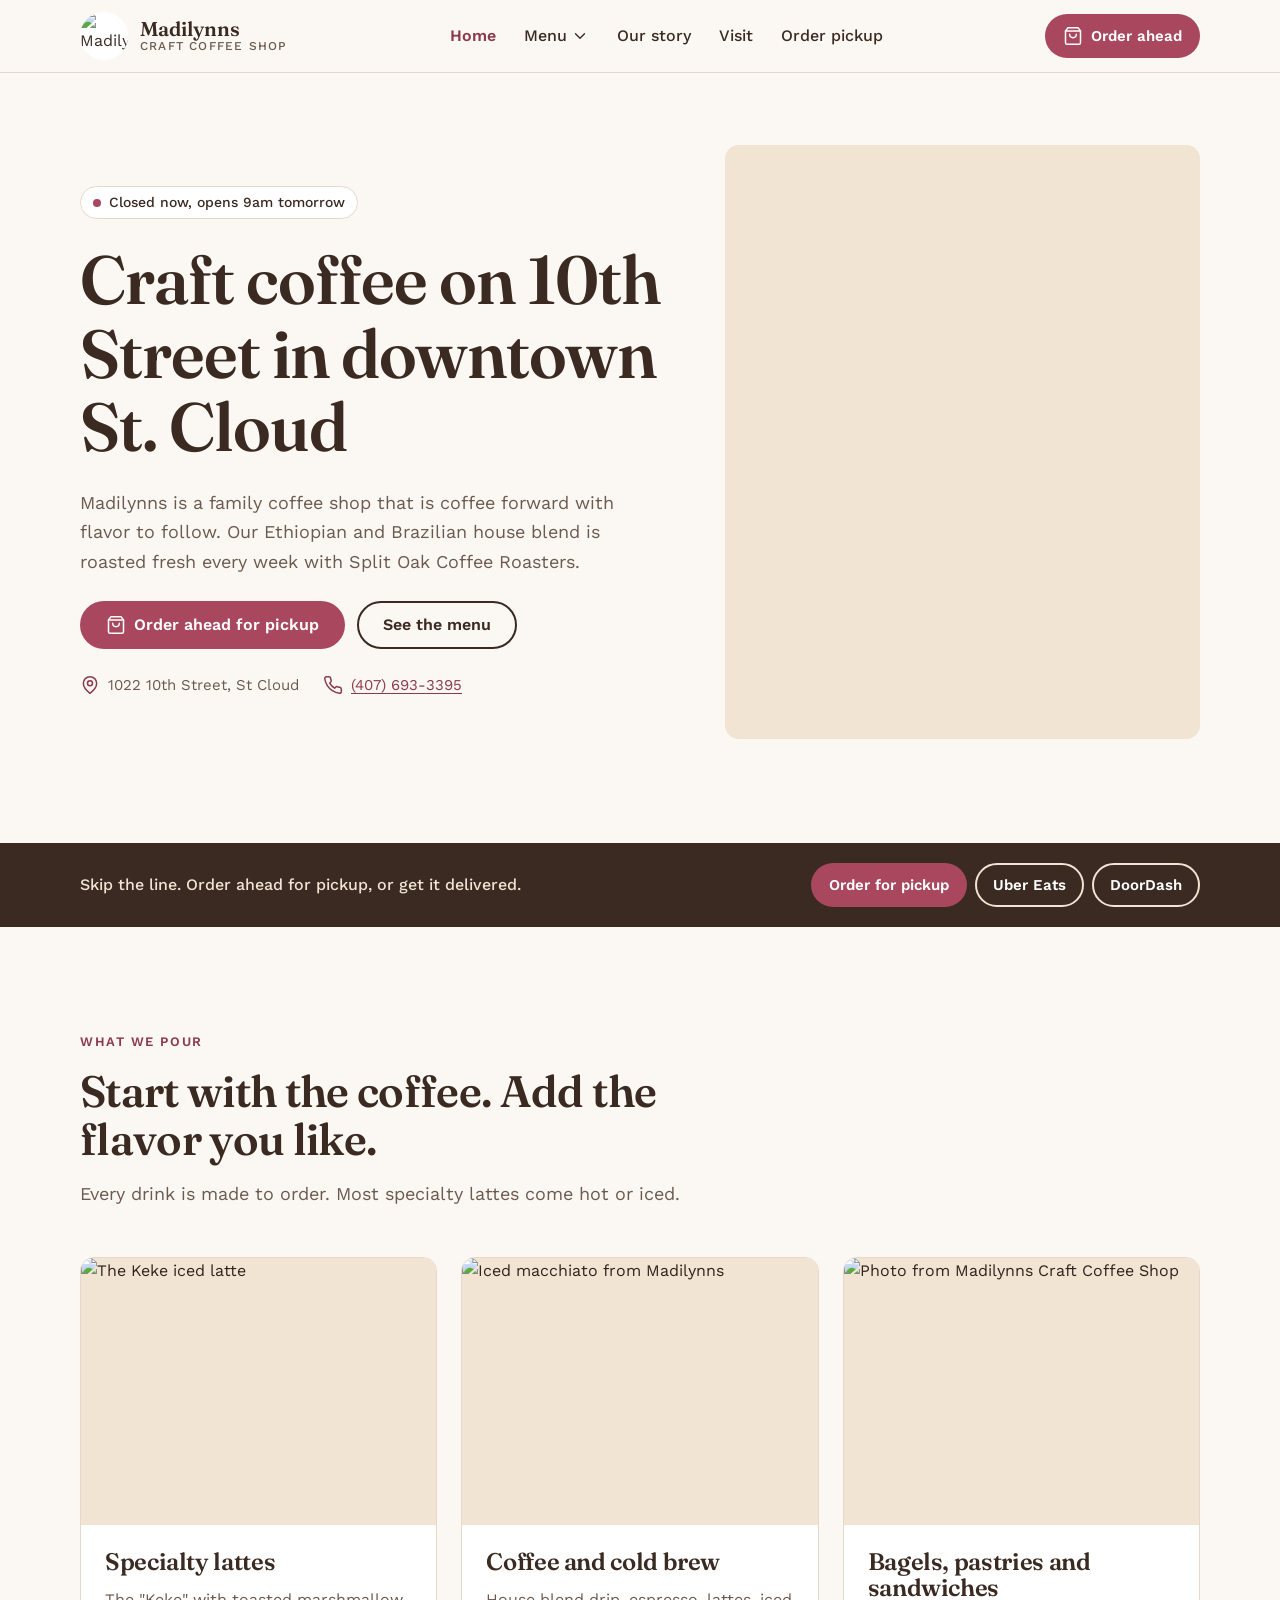
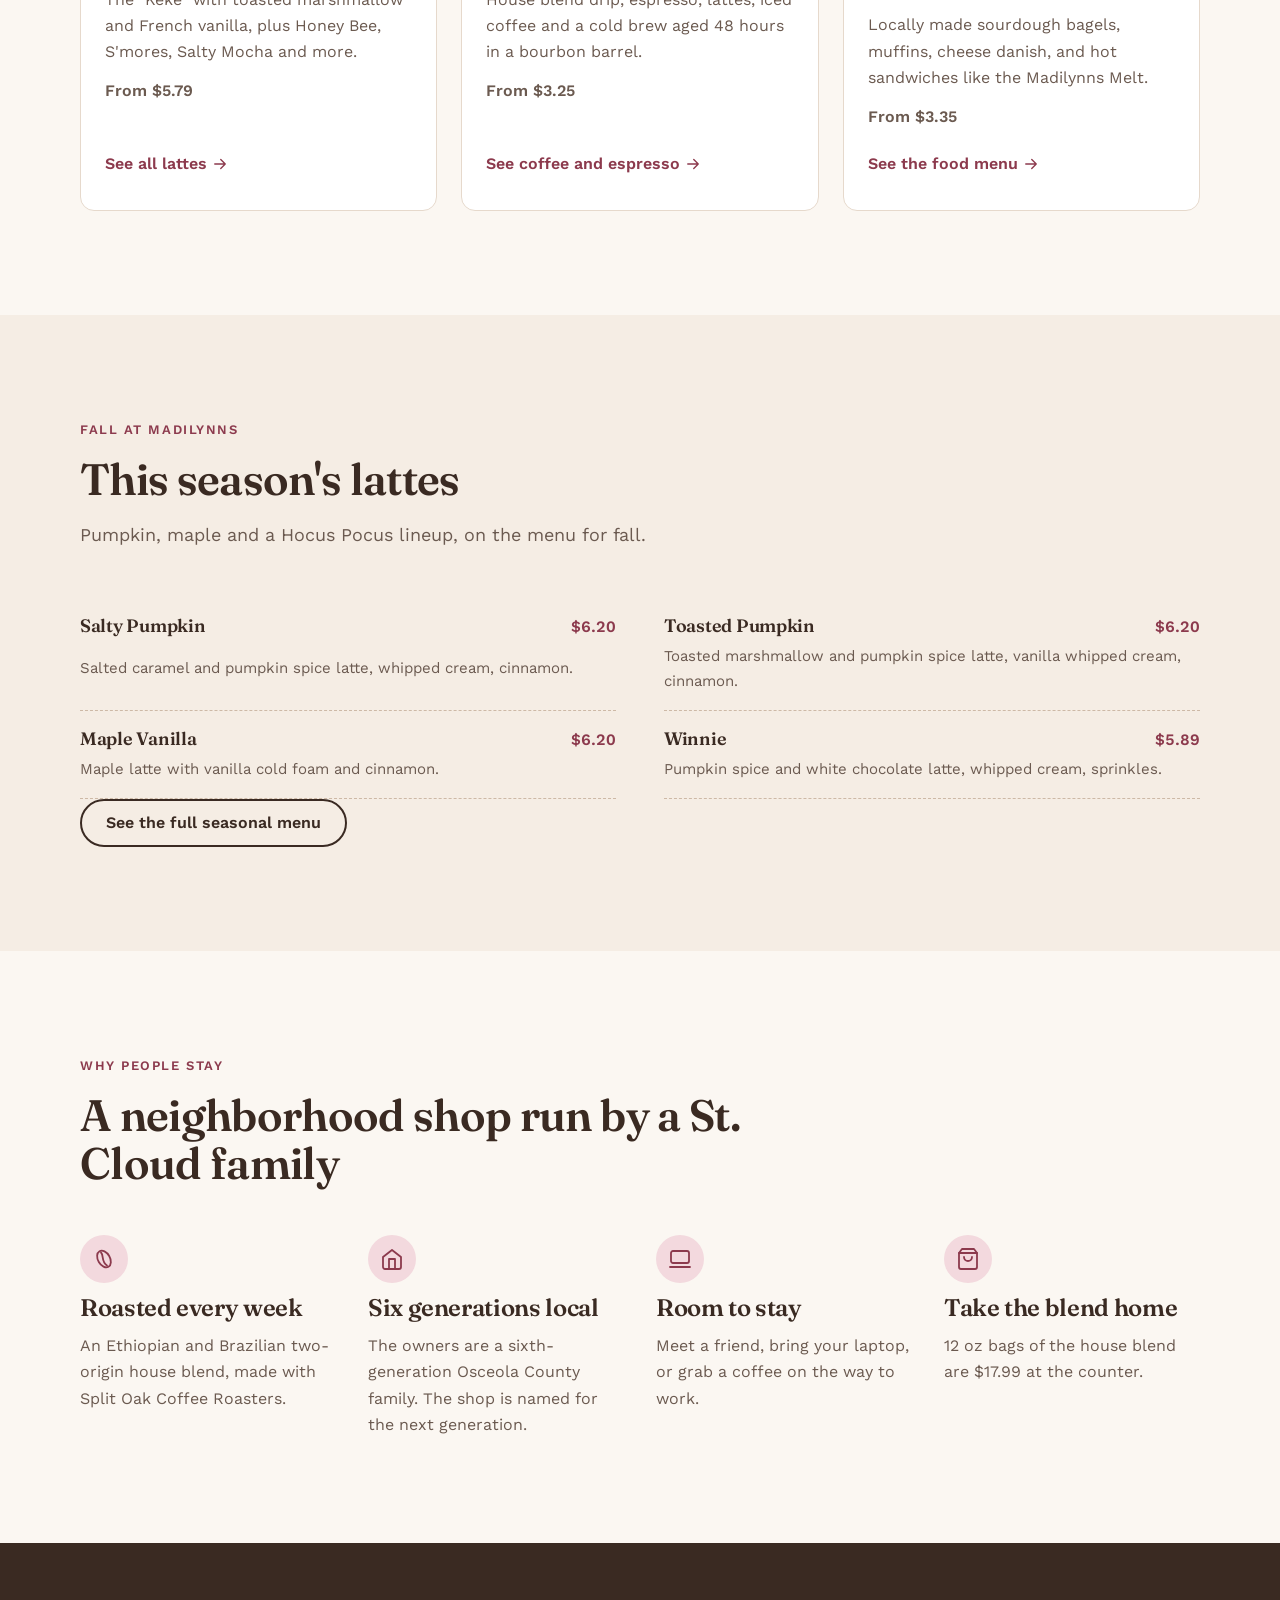
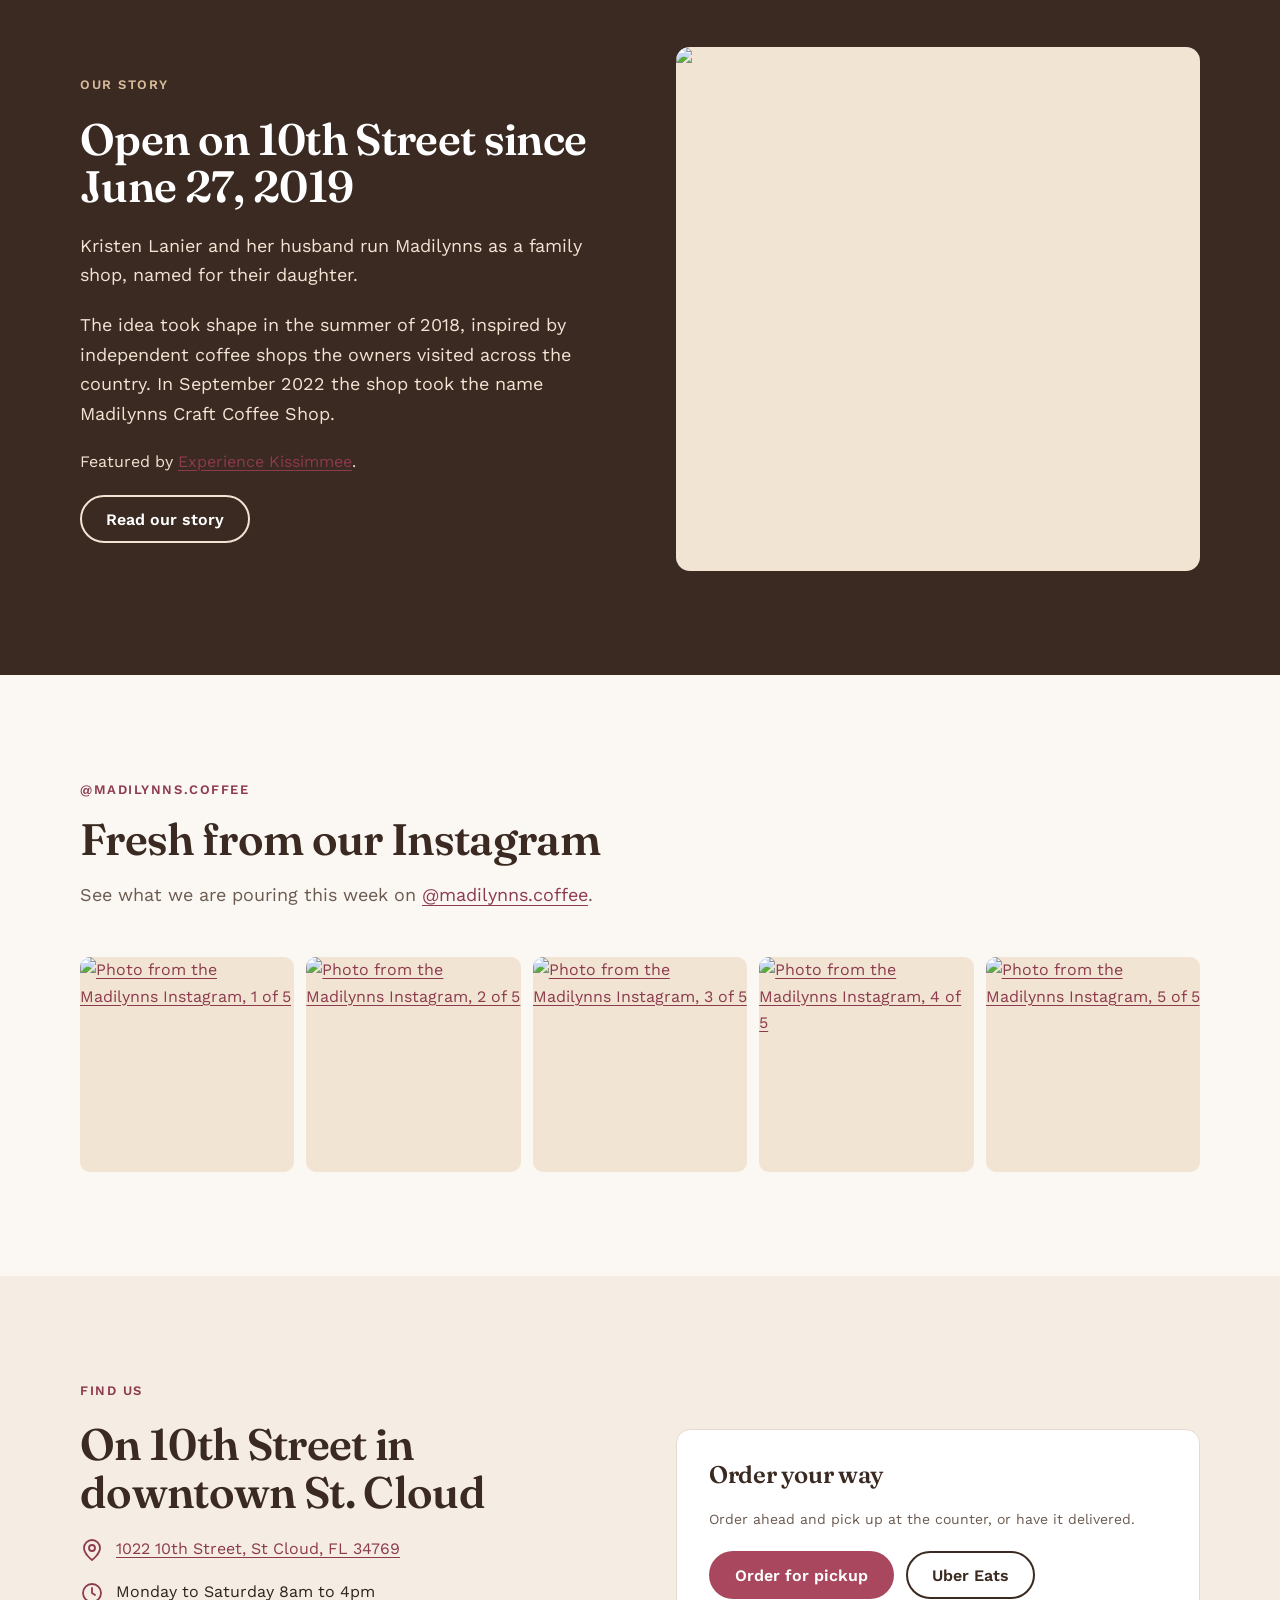
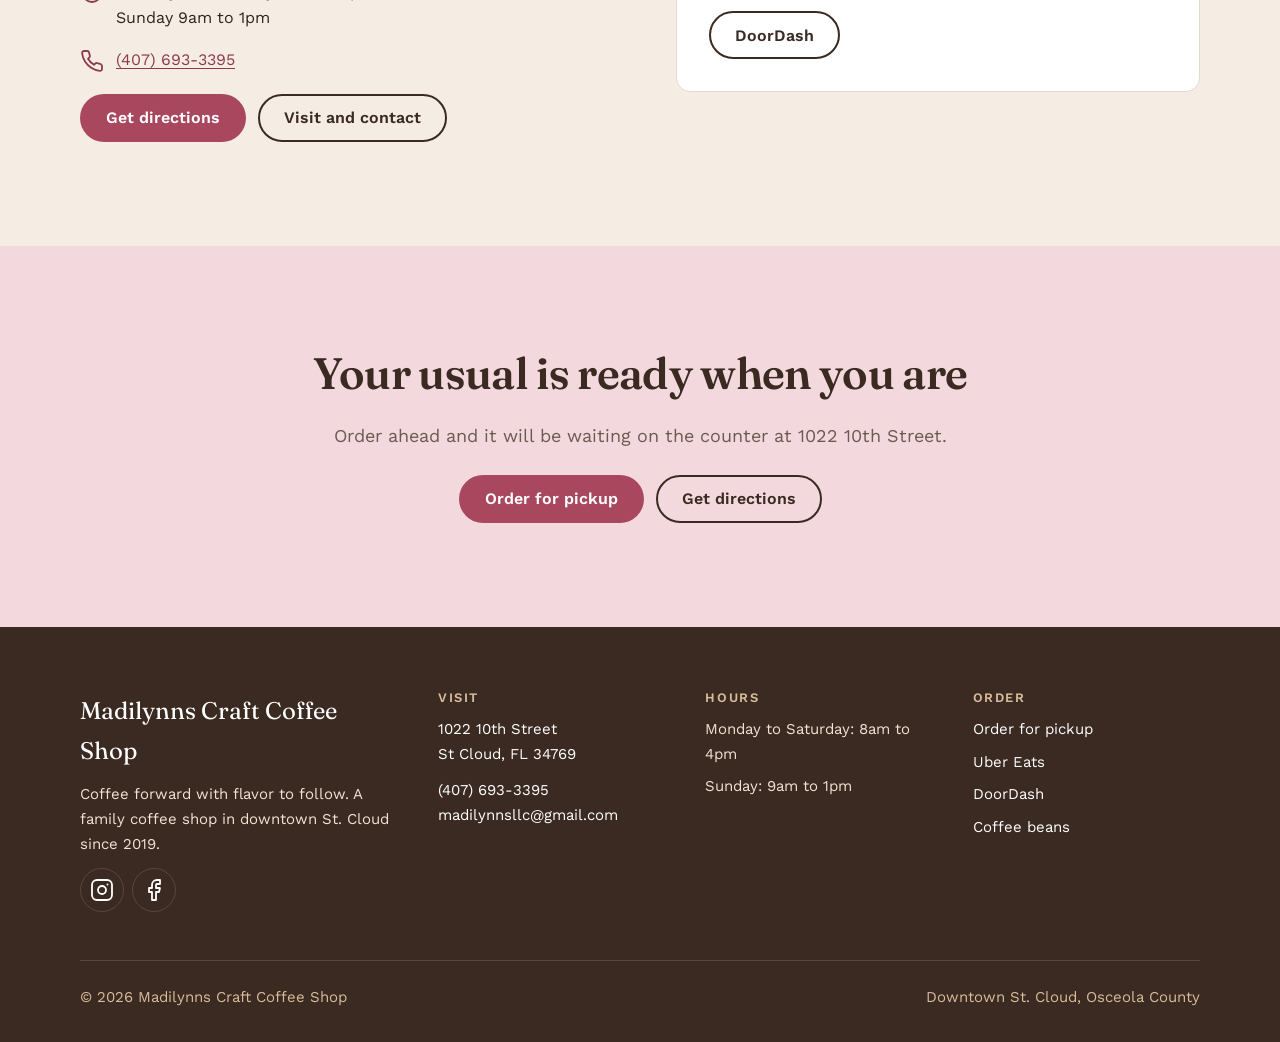
==== index.html @ c041f852 "Add Madilynns Craft Coffee Shop site and GitHub Pages deploy Static site from the uploaded zip (home" ====
<!doctype html>
<html lang="en" class="no-js">
<head>
<meta charset="utf-8">
<meta name="viewport" content="width=device-width, initial-scale=1">
<title>Craft Coffee in St. Cloud, FL | Madilynns Craft Coffee Shop</title>
<meta name="description" content="Madilynns Craft Coffee Shop in downtown St. Cloud, FL. Specialty lattes, cold brew and local pastries. Open Mon to Sat 8am to 4pm and Sun 9am to 1pm.">
<meta name="robots" content="noindex,nofollow">
<meta property="og:type" content="website">
<meta property="og:title" content="Craft Coffee in St. Cloud, FL | Madilynns Craft Coffee Shop">
<meta property="og:description" content="Madilynns Craft Coffee Shop in downtown St. Cloud, FL. Specialty lattes, cold brew and local pastries. Open Mon to Sat 8am to 4pm and Sun 9am to 1pm.">
<meta property="og:image" content="https://cdn.prod.website-files.com/5ea9c323ac6800b033e99098/632b7a75dce6e6c0fd1fe56f_kQEzEthQ.jpeg">
<link rel="icon" href="https://cdn.prod.website-files.com/5ea9c323ac6800b033e99098/633c945ea6b14cf43fc4c451_madilynns-logo-final-2-04_optimized.png">
<link rel="preconnect" href="https://fonts.googleapis.com">
<link rel="preconnect" href="https://fonts.gstatic.com" crossorigin>
<link href="https://fonts.googleapis.com/css2?family=Fraunces:opsz,wght@9..144,500;9..144,600&amp;family=Work+Sans:wght@400;500;600&amp;display=swap" rel="stylesheet">
<link rel="stylesheet" href="styles.css">
<script type="application/ld+json">{"@context": "https://schema.org", "@type": "CafeOrCoffeeShop", "name": "Madilynns Craft Coffee Shop", "url": "https://www.madilynns.coffee/", "logo": "https://cdn.prod.website-files.com/5ea9c323ac6800b033e99098/633c945ea6b14cf43fc4c451_madilynns-logo-final-2-04_optimized.png", "image": "https://cdn.prod.website-files.com/5ea9c323ac6800b033e99098/632b7a75dce6e6c0fd1fe56f_kQEzEthQ.jpeg", "telephone": "+1-407-693-3395", "email": "madilynnsllc@gmail.com", "priceRange": "$", "servesCuisine": "Coffee", "address": {"@type": "PostalAddress", "streetAddress": "1022 10th Street", "addressLocality": "St Cloud", "addressRegion": "FL", "postalCode": "34769", "addressCountry": "US"}, "openingHoursSpecification": [{"@type": "OpeningHoursSpecification", "dayOfWeek": ["Monday", "Tuesday", "Wednesday", "Thursday", "Friday", "Saturday"], "opens": "08:00", "closes": "16:00"}, {"@type": "OpeningHoursSpecification", "dayOfWeek": "Sunday", "opens": "09:00", "closes": "13:00"}], "hasMenu": "https://www.madilynns.coffee/menu.html", "sameAs": ["https://www.facebook.com/MadilynnsCraftCoffee", "https://www.instagram.com/madilynns.coffee/"]}</script>
</head>
<body>
<a class="skip-link" href="#main">Skip to content</a>
<header class="site-header">
  <div class="container header-inner">
    <a class="brand" href="index.html">
      <img src="https://cdn.prod.website-files.com/5ea9c323ac6800b033e99098/633c945ea6b14cf43fc4c451_madilynns-logo-final-2-04_optimized.png" alt="Madilynns logo" width="48" height="48">
      <span class="brand-name">Madilynns<small>Craft Coffee Shop</small></span>
    </a>
    <nav class="primary-nav" id="primary-nav" aria-label="Main">
      <ul class="nav-links">
        <li><a href="index.html" aria-current="page">Home</a></li>
        <li class="has-dropdown"><button type="button" aria-expanded="false" aria-controls="menu-dropdown">Menu <svg class="icon" viewBox="0 0 24 24" aria-hidden="true"><path d="m6 9 6 6 6-6"/></svg></button>
          <ul class="dropdown" id="menu-dropdown"><li><a href="menu.html">Coffee &amp; drinks</a></li><li><a href="food.html">Food</a></li><li><a href="beans.html">Coffee beans</a></li></ul></li>
        <li><a href="our-story.html">Our story</a></li>
        <li><a href="visit.html">Visit</a></li>
        <li><a href="https://order.online/store/-24345098/">Order pickup</a></li>
      </ul>
    </nav>
    <a class="btn btn--primary btn--small header-cta" href="https://order.online/store/-24345098/"><svg class="icon" viewBox="0 0 24 24" aria-hidden="true"><path d="M6 2 3 6v14a2 2 0 0 0 2 2h14a2 2 0 0 0 2-2V6l-3-4z"/><path d="M3 6h18M16 10a4 4 0 0 1-8 0"/></svg> Order ahead</a>
    <button class="nav-toggle" type="button" aria-expanded="false" aria-controls="primary-nav" aria-label="Open menu"><svg class="icon" viewBox="0 0 24 24" aria-hidden="true"><path d="M4 6h16M4 12h16M4 18h16"/></svg></button>
  </div>
</header>
<main id="main">
<section class="hero">
  <div class="container hero-grid">
    <div class="hero-copy">
      <span class="open-badge" data-open-badge>Mon to Sat 8am to 4pm, Sun 9am to 1pm</span>
      <h1>Craft coffee on 10th Street in downtown St. Cloud</h1>
      <p class="lede">Madilynns is a family coffee shop that is coffee forward with flavor to follow. Our Ethiopian and Brazilian house blend is roasted fresh every week with Split Oak Coffee Roasters.</p>
      <div class="btn-row">
        <a class="btn btn--primary" href="https://order.online/store/-24345098/"><svg class="icon" viewBox="0 0 24 24" aria-hidden="true"><path d="M6 2 3 6v14a2 2 0 0 0 2 2h14a2 2 0 0 0 2-2V6l-3-4z"/><path d="M3 6h18M16 10a4 4 0 0 1-8 0"/></svg> Order ahead for pickup</a>
        <a class="btn btn--ghost" href="menu.html">See the menu</a>
      </div>
      <ul class="hero-facts">
        <li><svg class="icon" viewBox="0 0 24 24" aria-hidden="true"><path d="M20 10c0 6-8 12-8 12s-8-6-8-12a8 8 0 0 1 16 0z"/><circle cx="12" cy="10" r="3"/></svg> 1022 10th Street, St Cloud</li>
        <li><svg class="icon" viewBox="0 0 24 24" aria-hidden="true"><path d="M22 16.9v3a2 2 0 0 1-2.2 2 19.8 19.8 0 0 1-8.6-3.1 19.5 19.5 0 0 1-6-6A19.8 19.8 0 0 1 2.1 4.2 2 2 0 0 1 4.1 2h3a2 2 0 0 1 2 1.7c.1.9.4 1.8.7 2.7a2 2 0 0 1-.5 2.1L8 9.8a16 16 0 0 0 6 6l1.3-1.3a2 2 0 0 1 2.1-.4c.9.3 1.8.6 2.7.7a2 2 0 0 1 1.7 2z"/></svg> <a href="tel:+14076933395">(407) 693-3395</a></li>
      </ul>
    </div>
    <div class="hero-media">
      <video autoplay muted loop playsinline poster="https://cdn.prod.website-files.com/5ea9c323ac6800b033e99098/632b7a75dce6e6c0fd1fe56f_kQEzEthQ.jpeg" aria-label="Video from inside Madilynns Craft Coffee Shop">
        <source src="https://cdn.prod.website-files.com/5ea9c323ac6800b033e99098/633c8deb71f38abc058ac3bf_madilynns%20horizontal%20video-transcode.mp4" type="video/mp4">
      </video>
    </div>
  </div>
</section>

<div class="order-strip">
  <div class="container">
    <p>Skip the line. Order ahead for pickup, or get it delivered.</p>
    <div class="btn-row">
      <a class="btn btn--primary btn--small" href="https://order.online/store/-24345098/">Order for pickup</a>
      <a class="btn btn--ghost-inverse btn--small" href="https://www.ubereats.com/store/madilynns-craft-coffee-shop/YNJA4YY6W4GlIkFdmwZm3w">Uber Eats</a>
      <a class="btn btn--ghost-inverse btn--small" href="https://www.doordash.com/store/madilynns-craft-coffee-shop-st-cloud-24345098/">DoorDash</a>
    </div>
  </div>
</div>

<section class="section">
  <div class="container">
    <div class="section-head reveal">
      <p class="eyebrow">What we pour</p>
      <h2>Start with the coffee. Add the flavor you like.</h2>
      <p class="lede">Every drink is made to order. Most specialty lattes come hot or iced.</p>
    </div>
    <div class="grid-3">
      <article class="card reveal">
        <div class="card-media"><img src="https://cdn.prod.website-files.com/5ea9c3239f2078ac6c02994c/632e3aca156c6e5e432a2e37_Keke%20Iced%20latte.jpg" alt="The Keke iced latte" loading="lazy" width="600" height="450"></div>
        <div class="card-body">
          <h3>Specialty lattes</h3>
          <p>The "Keke" with toasted marshmallow and French vanilla, plus Honey Bee, S'mores, Salty Mocha and more.</p>
          <p class="card-price">From $5.79</p>
          <a class="card-link" href="menu.html#specialty">See all lattes <svg class="icon" viewBox="0 0 24 24" aria-hidden="true"><path d="M5 12h14M13 6l6 6-6 6"/></svg></a>
        </div>
      </article>
      <article class="card reveal">
        <div class="card-media"><img src="https://cdn.prod.website-files.com/5ea9c3239f2078ac6c02994c/632e374d332c83c48ada361d_1e7a1577-2_optimized.jpg" alt="Iced macchiato from Madilynns" loading="lazy" width="600" height="450"></div>
        <div class="card-body">
          <h3>Coffee and cold brew</h3>
          <p>House blend drip, espresso, lattes, iced coffee and a cold brew aged 48 hours in a bourbon barrel.</p>
          <p class="card-price">From $3.25</p>
          <a class="card-link" href="menu.html#coffee">See coffee and espresso <svg class="icon" viewBox="0 0 24 24" aria-hidden="true"><path d="M5 12h14M13 6l6 6-6 6"/></svg></a>
        </div>
      </article>
      <article class="card reveal">
        <div class="card-media"><img src="https://cdn.prod.website-files.com/5ea9c323ac6800b033e99098/632b82f82ca55ffd58ee3d97_SNn8TT2w.jpeg" alt="Photo from Madilynns Craft Coffee Shop" loading="lazy" width="600" height="450"></div>
        <div class="card-body">
          <h3>Bagels, pastries and sandwiches</h3>
          <p>Locally made sourdough bagels, muffins, cheese danish, and hot sandwiches like the Madilynns Melt.</p>
          <p class="card-price">From $3.35</p>
          <a class="card-link" href="food.html">See the food menu <svg class="icon" viewBox="0 0 24 24" aria-hidden="true"><path d="M5 12h14M13 6l6 6-6 6"/></svg></a>
        </div>
      </article>
    </div>
  </div>
</section>

<section class="section section--alt">
  <div class="container">
    <div class="section-head reveal">
      <p class="eyebrow">Fall at Madilynns</p>
      <h2>This season's lattes</h2>
      <p class="lede">Pumpkin, maple and a Hocus Pocus lineup, on the menu for fall.</p>
    </div>
    <div class="reveal">
      <ul class="menu-list"><li class="menu-item"><div class="menu-item-top"><h3 class="menu-name">Salty Pumpkin</h3><span class="menu-price">$6.20</span></div><p>Salted caramel and pumpkin spice latte, whipped cream, cinnamon.</p></li><li class="menu-item"><div class="menu-item-top"><h3 class="menu-name">Toasted Pumpkin</h3><span class="menu-price">$6.20</span></div><p>Toasted marshmallow and pumpkin spice latte, vanilla whipped cream, cinnamon.</p></li><li class="menu-item"><div class="menu-item-top"><h3 class="menu-name">Maple Vanilla</h3><span class="menu-price">$6.20</span></div><p>Maple latte with vanilla cold foam and cinnamon.</p></li><li class="menu-item"><div class="menu-item-top"><h3 class="menu-name">Winnie</h3><span class="menu-price">$5.89</span></div><p>Pumpkin spice and white chocolate latte, whipped cream, sprinkles.</p></li></ul>
    </div>
    <div class="btn-row reveal">
      <a class="btn btn--ghost" href="menu.html#seasonal">See the full seasonal menu</a>
    </div>
  </div>
</section>

<section class="section">
  <div class="container">
    <div class="section-head reveal">
      <p class="eyebrow">Why people stay</p>
      <h2>A neighborhood shop run by a St. Cloud family</h2>
    </div>
    <ul class="features features--4">
      <li class="feature reveal"><span class="feature-icon"><svg class="icon" viewBox="0 0 24 24" aria-hidden="true"><ellipse cx="12" cy="12" rx="6" ry="9" transform="rotate(-30 12 12)"/><path d="M9 5.5c3 3 0 9 6 13"/></svg></span><h3>Roasted every week</h3><p>An Ethiopian and Brazilian two-origin house blend, made with Split Oak Coffee Roasters.</p></li>
      <li class="feature reveal"><span class="feature-icon"><svg class="icon" viewBox="0 0 24 24" aria-hidden="true"><path d="m3 10 9-7 9 7v10a2 2 0 0 1-2 2H5a2 2 0 0 1-2-2z"/><path d="M9 22V12h6v10"/></svg></span><h3>Six generations local</h3><p>The owners are a sixth-generation Osceola County family. The shop is named for the next generation.</p></li>
      <li class="feature reveal"><span class="feature-icon"><svg class="icon" viewBox="0 0 24 24" aria-hidden="true"><rect x="3" y="4" width="18" height="12" rx="2"/><path d="M2 20h20"/></svg></span><h3>Room to stay</h3><p>Meet a friend, bring your laptop, or grab a coffee on the way to work.</p></li>
      <li class="feature reveal"><span class="feature-icon"><svg class="icon" viewBox="0 0 24 24" aria-hidden="true"><path d="M6 2 3 6v14a2 2 0 0 0 2 2h14a2 2 0 0 0 2-2V6l-3-4z"/><path d="M3 6h18M16 10a4 4 0 0 1-8 0"/></svg></span><h3>Take the blend home</h3><p>12 oz bags of the house blend are $17.99 at the counter.</p></li>
    </ul>
  </div>
</section>

<section class="section section--dark">
  <div class="container split">
    <div class="split-copy reveal">
      <p class="eyebrow">Our story</p>
      <h2>Open on 10th Street since June 27, 2019</h2>
      <p class="lede">Kristen Lanier and her husband run Madilynns as a family shop, named for their daughter.</p>
      <p class="lede">The idea took shape in the summer of 2018, inspired by independent coffee shops the owners visited across the country. In September 2022 the shop took the name Madilynns Craft Coffee Shop.</p>
      <p>Featured by <a href="https://www.experiencekissimmee.com/article/quality-brews-local-charm-meet-madilynns-craft-coffee-shop">Experience Kissimmee</a>.</p>
      <div class="btn-row"><a class="btn btn--ghost-inverse" href="our-story.html">Read our story</a></div>
    </div>
    <div class="split-media reveal"><img src="https://cdn.prod.website-files.com/5ea9c323ac6800b033e99098/632b7a75dce6e6c0fd1fe56f_kQEzEthQ.jpeg" alt="Inside Madilynns Craft Coffee Shop" loading="lazy" width="700" height="700"></div>
  </div>
</section>

<section class="section">
  <div class="container">
    <div class="section-head reveal">
      <p class="eyebrow">@madilynns.coffee</p>
      <h2>Fresh from our Instagram</h2>
      <p class="lede">See what we are pouring this week on <a href="https://www.instagram.com/madilynns.coffee/">@madilynns.coffee</a>.</p>
    </div>
    <ul class="photo-strip reveal"><li><a href="https://www.instagram.com/madilynns.coffee/"><img src="https://cdn.prod.website-files.com/5ea9c323ac6800b033e99098/632b833e347e7b0b633a7cab_Screenshot%202022-09-21%20173323.jpg" alt="Photo from the Madilynns Instagram, 1 of 5" loading="lazy" width="400" height="400"></a></li><li><a href="https://www.instagram.com/madilynns.coffee/"><img src="https://cdn.prod.website-files.com/5ea9c323ac6800b033e99098/632b7e80c77c78db398dfb9b_Screenshot%202022-09-21%20171252.jpg" alt="Photo from the Madilynns Instagram, 2 of 5" loading="lazy" width="400" height="400"></a></li><li><a href="https://www.instagram.com/madilynns.coffee/"><img src="https://cdn.prod.website-files.com/5ea9c323ac6800b033e99098/632b7ec3f78ea4237f50aec4_Screenshot%202022-09-21%20171421.jpg" alt="Photo from the Madilynns Instagram, 3 of 5" loading="lazy" width="400" height="400"></a></li><li><a href="https://www.instagram.com/madilynns.coffee/"><img src="https://cdn.prod.website-files.com/5ea9c323ac6800b033e99098/632b8465f1355ab055836bff_Screenshot%202022-09-21%20173827.jpg" alt="Photo from the Madilynns Instagram, 4 of 5" loading="lazy" width="400" height="400"></a></li><li><a href="https://www.instagram.com/madilynns.coffee/"><img src="https://cdn.prod.website-files.com/5ea9c323ac6800b033e99098/632b83934788a69ddc223465_Screenshot%202022-09-21%20173457.jpg" alt="Photo from the Madilynns Instagram, 5 of 5" loading="lazy" width="400" height="400"></a></li></ul>
  </div>
</section>

<section class="section section--alt">
  <div class="container split">
    <div class="split-copy reveal">
      <p class="eyebrow">Find us</p>
      <h2>On 10th Street in downtown St. Cloud</h2>
      <ul class="info-list">
        <li><svg class="icon" viewBox="0 0 24 24" aria-hidden="true"><path d="M20 10c0 6-8 12-8 12s-8-6-8-12a8 8 0 0 1 16 0z"/><circle cx="12" cy="10" r="3"/></svg><span><a href="https://www.google.com/maps/search/?api=1&query=Madilynns+Craft+Coffee+Shop+1022+10th+Street+St+Cloud+FL+34769">1022 10th Street, St Cloud, FL 34769</a></span></li>
        <li><svg class="icon" viewBox="0 0 24 24" aria-hidden="true"><circle cx="12" cy="12" r="9"/><path d="M12 7v5l3 2"/></svg><span>Monday to Saturday 8am to 4pm<br>Sunday 9am to 1pm</span></li>
        <li><svg class="icon" viewBox="0 0 24 24" aria-hidden="true"><path d="M22 16.9v3a2 2 0 0 1-2.2 2 19.8 19.8 0 0 1-8.6-3.1 19.5 19.5 0 0 1-6-6A19.8 19.8 0 0 1 2.1 4.2 2 2 0 0 1 4.1 2h3a2 2 0 0 1 2 1.7c.1.9.4 1.8.7 2.7a2 2 0 0 1-.5 2.1L8 9.8a16 16 0 0 0 6 6l1.3-1.3a2 2 0 0 1 2.1-.4c.9.3 1.8.6 2.7.7a2 2 0 0 1 1.7 2z"/></svg><span><a href="tel:+14076933395">(407) 693-3395</a></span></li>
      </ul>
      <div class="btn-row"><a class="btn btn--primary" href="https://www.google.com/maps/search/?api=1&query=Madilynns+Craft+Coffee+Shop+1022+10th+Street+St+Cloud+FL+34769">Get directions</a><a class="btn btn--ghost" href="visit.html">Visit and contact</a></div>
    </div>
    <div class="panel reveal">
      <h3>Order your way</h3>
      <p class="note">Order ahead and pick up at the counter, or have it delivered.</p>
      <div class="btn-row">
        <a class="btn btn--primary" href="https://order.online/store/-24345098/">Order for pickup</a>
        <a class="btn btn--ghost" href="https://www.ubereats.com/store/madilynns-craft-coffee-shop/YNJA4YY6W4GlIkFdmwZm3w">Uber Eats</a>
        <a class="btn btn--ghost" href="https://www.doordash.com/store/madilynns-craft-coffee-shop-st-cloud-24345098/">DoorDash</a>
      </div>
    </div>
  </div>
</section>

<section class="section section--blush cta-band">
  <div class="container reveal">
    <h2>Your usual is ready when you are</h2>
    <p class="lede">Order ahead and it will be waiting on the counter at 1022 10th Street.</p>
    <div class="btn-row">
      <a class="btn btn--primary" href="https://order.online/store/-24345098/">Order for pickup</a>
      <a class="btn btn--ghost" href="https://www.google.com/maps/search/?api=1&query=Madilynns+Craft+Coffee+Shop+1022+10th+Street+St+Cloud+FL+34769">Get directions</a>
    </div>
  </div>
</section>

</main>
<footer class="site-footer">
  <div class="container">
    <div class="footer-grid">
      <div class="footer-col">
        <p class="footer-brand">Madilynns Craft Coffee Shop</p>
        <p>Coffee forward with flavor to follow. A family coffee shop in downtown St. Cloud since 2019.</p>
        <div class="social">
          <a href="https://www.instagram.com/madilynns.coffee/" aria-label="Madilynns on Instagram"><svg class="icon" viewBox="0 0 24 24" aria-hidden="true"><rect x="2" y="2" width="20" height="20" rx="5"/><circle cx="12" cy="12" r="4"/><path d="M17.5 6.5h.01"/></svg></a>
          <a href="https://www.facebook.com/MadilynnsCraftCoffee" aria-label="Madilynns on Facebook"><svg class="icon" viewBox="0 0 24 24" aria-hidden="true"><path d="M18 2h-3a5 5 0 0 0-5 5v3H7v4h3v8h4v-8h3l1-4h-4V7a1 1 0 0 1 1-1h3z"/></svg></a>
        </div>
      </div>
      <div class="footer-col">
        <h2>Visit</h2>
        <p><a href="https://www.google.com/maps/search/?api=1&query=Madilynns+Craft+Coffee+Shop+1022+10th+Street+St+Cloud+FL+34769">1022 10th Street<br>St Cloud, FL 34769</a></p>
        <p><a href="tel:+14076933395">(407) 693-3395</a><br><a href="mailto:madilynnsllc@gmail.com">madilynnsllc@gmail.com</a></p>
      </div>
      <div class="footer-col">
        <h2>Hours</h2>
        <ul><li>Monday to Saturday: 8am to 4pm</li><li>Sunday: 9am to 1pm</li></ul>
      </div>
      <div class="footer-col">
        <h2>Order</h2>
        <ul>
          <li><a href="https://order.online/store/-24345098/">Order for pickup</a></li>
          <li><a href="https://www.ubereats.com/store/madilynns-craft-coffee-shop/YNJA4YY6W4GlIkFdmwZm3w">Uber Eats</a></li>
          <li><a href="https://www.doordash.com/store/madilynns-craft-coffee-shop-st-cloud-24345098/">DoorDash</a></li>
          <li><a href="beans.html">Coffee beans</a></li>
        </ul>
      </div>
    </div>
    <div class="footer-base">
      <p>&copy; <span data-year>2026</span> Madilynns Craft Coffee Shop</p>
      <p>Downtown St. Cloud, Osceola County</p>
    </div>
  </div>
</footer>
<div class="action-bar">
  <a class="btn btn--ghost" href="tel:+14076933395"><svg class="icon" viewBox="0 0 24 24" aria-hidden="true"><path d="M22 16.9v3a2 2 0 0 1-2.2 2 19.8 19.8 0 0 1-8.6-3.1 19.5 19.5 0 0 1-6-6A19.8 19.8 0 0 1 2.1 4.2 2 2 0 0 1 4.1 2h3a2 2 0 0 1 2 1.7c.1.9.4 1.8.7 2.7a2 2 0 0 1-.5 2.1L8 9.8a16 16 0 0 0 6 6l1.3-1.3a2 2 0 0 1 2.1-.4c.9.3 1.8.6 2.7.7a2 2 0 0 1 1.7 2z"/></svg> Call</a>
  <a class="btn btn--primary" href="https://order.online/store/-24345098/"><svg class="icon" viewBox="0 0 24 24" aria-hidden="true"><path d="M6 2 3 6v14a2 2 0 0 0 2 2h14a2 2 0 0 0 2-2V6l-3-4z"/><path d="M3 6h18M16 10a4 4 0 0 1-8 0"/></svg> Order ahead</a>
</div>
<script src="script.js" defer></script>
</body>
</html>
---- styles.css ----
/* Madilynns Craft Coffee Shop */
:root {
  --espresso: #3a2a22;
  --espresso-soft: #5a463c;
  --rose: #a8475d;
  --rose-deep: #8c3a4d;
  --blush: #f3d9de;
  --wood: #d9bc9a;
  --wood-soft: #f1e4d3;
  --paper: #fbf7f2;
  --paper-2: #f5ede4;
  --white: #ffffff;
  --text: #2f231d;
  --muted: #6b5a50;
  --line: #e6d9cc;
  --line-strong: #cdb9a6;
  --radius: 14px;
  --radius-sm: 10px;
  --shadow: 0 1px 2px rgba(58, 42, 34, 0.06), 0 8px 24px rgba(58, 42, 34, 0.08);
  --container: 74rem;
  --font-head: "Fraunces", Georgia, "Times New Roman", serif;
  --font-body: "Work Sans", system-ui, -apple-system, "Segoe UI", sans-serif;
  --fs-xl: clamp(2.4rem, 1.6rem + 3.6vw, 4.25rem);
  --fs-lg: clamp(1.9rem, 1.4rem + 2vw, 2.75rem);
  --fs-md: clamp(1.25rem, 1.1rem + 0.6vw, 1.5rem);
  --fs-lede: 1.125rem;
  --section: 4.5rem;
}
@media (min-width: 768px) { :root { --section: 6.5rem; } }

*, *::before, *::after { box-sizing: border-box; }
html { scroll-behavior: smooth; -webkit-text-size-adjust: 100%; }
body {
  margin: 0;
  font-family: var(--font-body);
  font-size: 1rem;
  line-height: 1.65;
  color: var(--text);
  background: var(--paper);
  padding-bottom: 4.5rem;
}
@media (min-width: 900px) { body { padding-bottom: 0; } }
img, video { max-width: 100%; display: block; }
a { color: var(--rose-deep); text-underline-offset: 0.2em; }
a:hover { color: var(--rose); }
h1, h2, h3, h4 {
  font-family: var(--font-head);
  font-weight: 600;
  line-height: 1.08;
  letter-spacing: -0.015em;
  color: var(--espresso);
  margin: 0;
}
h1 { font-size: var(--fs-xl); }
h2 { font-size: var(--fs-lg); }
h3 { font-size: var(--fs-md); }
p { margin: 0; }
ul { margin: 0; padding: 0; }

:focus-visible { outline: 3px solid var(--rose); outline-offset: 3px; border-radius: 4px; }
.skip-link {
  position: absolute; left: 1rem; top: -4rem; z-index: 100;
  background: var(--espresso); color: var(--white); padding: 0.75rem 1rem; border-radius: var(--radius-sm);
}
.skip-link:focus { top: 1rem; color: var(--white); }
.sr-only { position: absolute; width: 1px; height: 1px; overflow: hidden; clip: rect(0 0 0 0); white-space: nowrap; }

.container { width: 100%; max-width: var(--container); margin: 0 auto; padding: 0 1.25rem; }
@media (min-width: 768px) { .container { padding: 0 2rem; } }
.section { padding: var(--section) 0; }
.section--alt { background: var(--paper-2); }
.section--blush { background: var(--blush); }
.section--dark { background: var(--espresso); color: var(--wood-soft); }
.section--dark h2, .section--dark h3 { color: var(--white); }
.section-head { display: grid; gap: 1rem; max-width: 44rem; margin-bottom: 3rem; }
.eyebrow {
  font-size: 0.8125rem; font-weight: 600; letter-spacing: 0.12em; text-transform: uppercase; color: var(--rose-deep);
}
.section--dark .eyebrow { color: var(--wood); }
.lede { font-size: var(--fs-lede); color: var(--muted); max-width: 40rem; }
.section--dark .lede { color: var(--wood-soft); }

/* Buttons */
.btn {
  display: inline-flex; align-items: center; justify-content: center; gap: 0.5rem;
  min-height: 48px; padding: 0.75rem 1.5rem; border-radius: 999px;
  font: 600 1rem/1.2 var(--font-body); text-decoration: none; cursor: pointer;
  border: 2px solid transparent; transition: background-color 0.2s, color 0.2s, border-color 0.2s;
}
.btn svg { width: 20px; height: 20px; flex: none; }
.btn--primary { background: var(--rose); color: var(--white); }
.btn--primary:hover { background: var(--rose-deep); color: var(--white); }
.btn--ghost { border-color: var(--espresso); color: var(--espresso); background: transparent; }
.btn--ghost:hover { background: var(--espresso); color: var(--white); }
.btn--ghost-inverse { border-color: var(--wood-soft); color: var(--white); background: transparent; }
.btn--ghost-inverse:hover { background: var(--white); color: var(--espresso); }
.btn--small { min-height: 44px; padding: 0.5rem 1rem; font-size: 0.9375rem; }
.btn-row { display: flex; flex-wrap: wrap; gap: 0.75rem; }

.icon { width: 24px; height: 24px; fill: none; stroke: currentColor; stroke-width: 1.8; stroke-linecap: round; stroke-linejoin: round; flex: none; }

/* Header */
.site-header {
  position: sticky; top: 0; z-index: 50; background: rgba(251, 247, 242, 0.96);
  border-bottom: 1px solid var(--line);
}
.header-inner { display: flex; align-items: center; justify-content: space-between; gap: 1rem; min-height: 4.5rem; }
.brand { display: flex; align-items: center; gap: 0.75rem; text-decoration: none; color: var(--espresso); }
.brand img { width: 48px; height: 48px; object-fit: contain; border-radius: 50%; background: var(--white); }
.brand-name { font-family: var(--font-head); font-size: 1.25rem; font-weight: 600; line-height: 1.1; }
.brand-name small { display: block; font-family: var(--font-body); font-size: 0.75rem; font-weight: 500; letter-spacing: 0.1em; text-transform: uppercase; color: var(--muted); }
.nav-toggle {
  display: inline-flex; align-items: center; justify-content: center; width: 48px; height: 48px;
  border: 1px solid var(--line-strong); border-radius: var(--radius-sm); background: var(--white); color: var(--espresso); cursor: pointer;
}
.primary-nav { display: none; }
.primary-nav.is-open {
  display: block; position: absolute; left: 0; right: 0; top: 100%;
  background: var(--paper); border-bottom: 1px solid var(--line); padding: 1rem 1.25rem 1.5rem; box-shadow: var(--shadow);
}
.nav-links { list-style: none; display: grid; gap: 0.25rem; }
.nav-links a, .nav-links button {
  display: flex; align-items: center; justify-content: space-between; width: 100%; min-height: 44px;
  padding: 0.5rem 0.75rem; border-radius: var(--radius-sm); border: 0; background: none;
  font: 500 1rem/1.3 var(--font-body); color: var(--espresso); text-decoration: none; cursor: pointer;
}
.nav-links a:hover, .nav-links button:hover { background: var(--paper-2); color: var(--espresso); }
.nav-links a[aria-current="page"] { color: var(--rose-deep); font-weight: 600; }
.dropdown { list-style: none; display: none; padding-left: 0.75rem; }
.has-dropdown.is-open > .dropdown { display: grid; gap: 0.25rem; }
.has-dropdown button .icon { width: 18px; height: 18px; transition: transform 0.2s; }
.has-dropdown.is-open button .icon { transform: rotate(180deg); }
.header-cta { display: none; }

@media (min-width: 900px) {
  .nav-toggle { display: none; }
  .primary-nav, .primary-nav.is-open { display: block; position: static; padding: 0; background: none; border: 0; box-shadow: none; }
  .nav-links { display: flex; align-items: center; gap: 0.25rem; }
  .nav-links a, .nav-links button { width: auto; gap: 0.25rem; }
  .has-dropdown { position: relative; }
  .dropdown {
    position: absolute; top: calc(100% + 0.5rem); left: 0; min-width: 14rem; padding: 0.5rem;
    background: var(--white); border: 1px solid var(--line); border-radius: var(--radius); box-shadow: var(--shadow);
  }
  .header-cta { display: inline-flex; }
}

/* Hero */
.hero { padding: 3rem 0 var(--section); }
.hero-grid { display: grid; gap: 2.5rem; align-items: center; }
.hero-copy { display: grid; gap: 1.5rem; }
.open-badge {
  display: inline-flex; align-items: center; gap: 0.5rem; justify-self: start;
  padding: 0.25rem 0.75rem; border-radius: 999px; background: var(--white); border: 1px solid var(--line);
  font-size: 0.875rem; font-weight: 500; color: var(--espresso);
}
.open-badge::before { content: ""; width: 8px; height: 8px; border-radius: 50%; background: var(--line-strong); }
.open-badge.is-open::before { background: #3f8a5a; }
.open-badge.is-closed::before { background: var(--rose); }
.hero-media { position: relative; border-radius: var(--radius); overflow: hidden; aspect-ratio: 4 / 5; background: var(--wood-soft); }
.hero-media img, .hero-media video { width: 100%; height: 100%; object-fit: cover; }
.hero-facts { display: flex; flex-wrap: wrap; gap: 0.5rem 1.5rem; font-size: 0.9375rem; color: var(--muted); list-style: none; }
.hero-facts li { display: flex; align-items: center; gap: 0.5rem; }
.hero-facts .icon { width: 20px; height: 20px; color: var(--rose-deep); }
@media (min-width: 900px) {
  .hero { padding-top: 4.5rem; }
  .hero-grid { grid-template-columns: 1.1fr 0.9fr; gap: 4rem; }
}

.page-hero { padding: 3rem 0 4rem; border-bottom: 1px solid var(--line); background: var(--paper-2); }
.page-hero .container { display: grid; gap: 1rem; }
.breadcrumb { font-size: 0.875rem; color: var(--muted); }
.breadcrumb ol { list-style: none; display: flex; flex-wrap: wrap; gap: 0.5rem; padding: 0; margin: 0; }
.breadcrumb li + li::before { content: "/"; margin-right: 0.5rem; color: var(--line-strong); }
.breadcrumb a { color: var(--muted); }
.starting { font-weight: 600; color: var(--rose-deep); }

/* Order bar */
.order-strip { background: var(--espresso); color: var(--wood-soft); }
.order-strip .container { display: flex; flex-wrap: wrap; align-items: center; justify-content: space-between; gap: 1rem; padding-top: 1.25rem; padding-bottom: 1.25rem; }
.order-strip p { font-weight: 500; }
.order-strip .btn-row { gap: 0.5rem; }

/* Cards */
.grid-3 { display: grid; gap: 1.5rem; }
.grid-2 { display: grid; gap: 1.5rem; }
@media (min-width: 700px) { .grid-2 { grid-template-columns: repeat(2, 1fr); } .grid-3 { grid-template-columns: repeat(2, 1fr); } }
@media (min-width: 1000px) { .grid-3 { grid-template-columns: repeat(3, 1fr); } }
.card {
  display: flex; flex-direction: column; background: var(--white); border: 1px solid var(--line);
  border-radius: var(--radius); overflow: hidden;
}
.card-media { aspect-ratio: 4 / 3; background: var(--wood-soft); }
.card-media img { width: 100%; height: 100%; object-fit: cover; }
.card-body { display: flex; flex-direction: column; gap: 0.75rem; padding: 1.5rem; flex: 1; }
.card-body p { color: var(--muted); }
.card-price { font-weight: 600; color: var(--rose-deep); }
.card-body .btn, .card-body .card-link { margin-top: auto; align-self: flex-start; }
.card-link { font-weight: 600; text-decoration: none; display: inline-flex; align-items: center; gap: 0.25rem; min-height: 44px; }
.card-link .icon { width: 18px; height: 18px; }

/* Steps / features */
.features { display: grid; gap: 2rem; list-style: none; }
@media (min-width: 700px) { .features { grid-template-columns: repeat(2, 1fr); } }
@media (min-width: 1000px) { .features--4 { grid-template-columns: repeat(4, 1fr); } }
.feature { display: grid; gap: 0.75rem; align-content: start; }
.feature-icon {
  display: inline-flex; align-items: center; justify-content: center; width: 48px; height: 48px;
  border-radius: 50%; background: var(--blush); color: var(--rose-deep);
}
.section--dark .feature-icon { background: var(--espresso-soft); color: var(--wood); }
.feature p { color: var(--muted); }
.section--dark .feature p { color: var(--wood-soft); }

/* Split */
.split { display: grid; gap: 2.5rem; align-items: center; }
.split-copy { display: grid; gap: 1.25rem; }
.split-media { border-radius: var(--radius); overflow: hidden; aspect-ratio: 1 / 1; background: var(--wood-soft); }
.split-media img { width: 100%; height: 100%; object-fit: cover; }
@media (min-width: 900px) { .split { grid-template-columns: 1fr 1fr; gap: 4.5rem; } .split--flip .split-media { order: -1; } }

blockquote.pull {
  margin: 0; padding-left: 1.25rem; border-left: 3px solid var(--rose);
  font-family: var(--font-head); font-size: var(--fs-md); line-height: 1.35; color: var(--espresso);
}
blockquote.pull footer { margin-top: 0.75rem; font-family: var(--font-body); font-size: 0.9375rem; color: var(--muted); }

/* Menu */
.menu-nav { display: flex; gap: 0.5rem; overflow-x: auto; padding-bottom: 0.25rem; list-style: none; }
.menu-nav a {
  display: inline-flex; align-items: center; min-height: 44px; padding: 0.5rem 1rem; white-space: nowrap;
  border: 1px solid var(--line-strong); border-radius: 999px; text-decoration: none; color: var(--espresso); background: var(--white); font-size: 0.9375rem;
}
.menu-nav a:hover { border-color: var(--espresso); color: var(--espresso); }
.menu-block { display: grid; gap: 1.5rem; scroll-margin-top: 6rem; }
.menu-block + .menu-block { margin-top: 4rem; }
.menu-block-head { display: grid; gap: 0.5rem; }
.menu-block-head p { color: var(--muted); max-width: 40rem; }
.menu-list { list-style: none; display: grid; gap: 0 3rem; }
@media (min-width: 800px) { .menu-list { grid-template-columns: repeat(2, 1fr); } }
.menu-item { display: grid; gap: 0.25rem; padding: 1rem 0; border-bottom: 1px dashed var(--line-strong); }
.menu-item-top { display: flex; align-items: baseline; justify-content: space-between; gap: 1rem; }
.menu-item h3, .menu-item .menu-name { font-family: var(--font-head); font-size: 1.125rem; font-weight: 600; color: var(--espresso); line-height: 1.3; }
.menu-price { font-weight: 600; color: var(--rose-deep); white-space: nowrap; font-variant-numeric: tabular-nums; }
.menu-item p { color: var(--muted); font-size: 0.9375rem; }
.tag { display: inline-block; padding: 0 0.5rem; border-radius: 999px; background: var(--blush); color: var(--rose-deep); font-size: 0.75rem; font-weight: 600; letter-spacing: 0.04em; vertical-align: middle; margin-left: 0.25rem; }
.note { font-size: 0.875rem; color: var(--muted); }

/* Photo strip */
.photo-strip { display: grid; grid-template-columns: repeat(2, 1fr); gap: 0.75rem; list-style: none; }
@media (min-width: 700px) { .photo-strip { grid-template-columns: repeat(5, 1fr); } }
.photo-strip a { display: block; aspect-ratio: 1 / 1; border-radius: var(--radius-sm); overflow: hidden; background: var(--wood-soft); }
.photo-strip img { width: 100%; height: 100%; object-fit: cover; transition: transform 0.3s; }
.photo-strip a:hover img { transform: scale(1.03); }

/* Hours / visit */
.hours-table { width: 100%; border-collapse: collapse; }
.hours-table th, .hours-table td { text-align: left; padding: 0.75rem 0; border-bottom: 1px solid var(--line); }
.hours-table td { text-align: right; font-variant-numeric: tabular-nums; }
.hours-table tr.is-today th, .hours-table tr.is-today td { color: var(--rose-deep); font-weight: 600; }
.info-list { list-style: none; display: grid; gap: 1rem; }
.info-list li { display: flex; gap: 0.75rem; align-items: flex-start; }
.info-list .icon { color: var(--rose-deep); margin-top: 0.125rem; }
.panel { background: var(--white); border: 1px solid var(--line); border-radius: var(--radius); padding: 1.5rem; display: grid; gap: 1.25rem; align-content: start; }
@media (min-width: 768px) { .panel { padding: 2rem; } }

/* FAQ */
.faq { display: grid; gap: 0.75rem; max-width: 48rem; }
.faq details { background: var(--white); border: 1px solid var(--line); border-radius: var(--radius-sm); }
.faq summary {
  display: flex; justify-content: space-between; align-items: center; gap: 1rem; min-height: 44px;
  padding: 1rem 1.25rem; cursor: pointer; font-weight: 600; color: var(--espresso); list-style: none;
}
.faq summary::-webkit-details-marker { display: none; }
.faq summary .icon { transition: transform 0.2s; }
.faq details[open] summary .icon { transform: rotate(45deg); }
.faq details p { padding: 0 1.25rem 1.25rem; color: var(--muted); }

/* Form */
.form { display: grid; gap: 1.25rem; }
.form-row { display: grid; gap: 1.25rem; }
@media (min-width: 640px) { .form-row { grid-template-columns: 1fr 1fr; } }
.field { display: grid; gap: 0.5rem; }
.field label { font-weight: 600; font-size: 0.9375rem; color: var(--espresso); }
.field input, .field select, .field textarea {
  width: 100%; min-height: 48px; padding: 0.75rem 1rem; border: 1px solid var(--line-strong); border-radius: var(--radius-sm);
  font: 400 1rem/1.4 var(--font-body); color: var(--text); background: var(--white);
}
.field textarea { min-height: 8rem; resize: vertical; }
.field input:focus, .field select:focus, .field textarea:focus { border-color: var(--rose); outline: 2px solid var(--blush); }
.form-note { font-size: 0.875rem; color: var(--muted); }
.form-status { font-weight: 600; color: var(--rose-deep); }

/* CTA band */
.cta-band { text-align: center; }
.cta-band .container { display: grid; gap: 1.5rem; justify-items: center; }
.cta-band .lede { margin: 0 auto; }

/* Footer */
.site-footer { background: var(--espresso); color: var(--wood-soft); padding: 4rem 0 2rem; font-size: 0.9375rem; }
.site-footer a { color: var(--white); }
.footer-grid { display: grid; gap: 2.5rem; }
@media (min-width: 768px) { .footer-grid { grid-template-columns: 1.4fr 1fr 1fr 1fr; } }
.footer-col { display: grid; gap: 0.75rem; align-content: start; }
.footer-col h2 { font-family: var(--font-body); font-size: 0.8125rem; letter-spacing: 0.12em; text-transform: uppercase; color: var(--wood); }
.footer-col ul { list-style: none; display: grid; gap: 0.5rem; }
.footer-col a { text-decoration: none; }
.footer-col a:hover { text-decoration: underline; color: var(--white); }
.footer-brand { font-family: var(--font-head); font-size: 1.5rem; color: var(--white); }
.social { display: flex; gap: 0.5rem; }
.social a { display: inline-flex; align-items: center; justify-content: center; width: 44px; height: 44px; border: 1px solid var(--espresso-soft); border-radius: 50%; }
.footer-base { margin-top: 3rem; padding-top: 1.5rem; border-top: 1px solid var(--espresso-soft); display: flex; flex-wrap: wrap; justify-content: space-between; gap: 1rem; color: var(--wood); }

/* Mobile action bar */
.action-bar {
  position: fixed; left: 0; right: 0; bottom: 0; z-index: 60; display: grid; grid-template-columns: 1fr 1fr; gap: 0.5rem;
  padding: 0.5rem 0.75rem calc(0.5rem + env(safe-area-inset-bottom)); background: var(--paper); border-top: 1px solid var(--line);
}
.action-bar .btn { min-height: 48px; padding: 0.5rem; }
@media (min-width: 900px) { .action-bar { display: none; } }

/* Reveal */
.reveal { opacity: 0; transform: translateY(12px); transition: opacity 0.6s ease, transform 0.6s ease; }
.reveal.is-visible { opacity: 1; transform: none; }
.no-js .reveal { opacity: 1; transform: none; }

@media (prefers-reduced-motion: reduce) {
  html { scroll-behavior: auto; }
  *, *::before, *::after { transition: none !important; animation: none !important; }
  .reveal { opacity: 1; transform: none; }
}
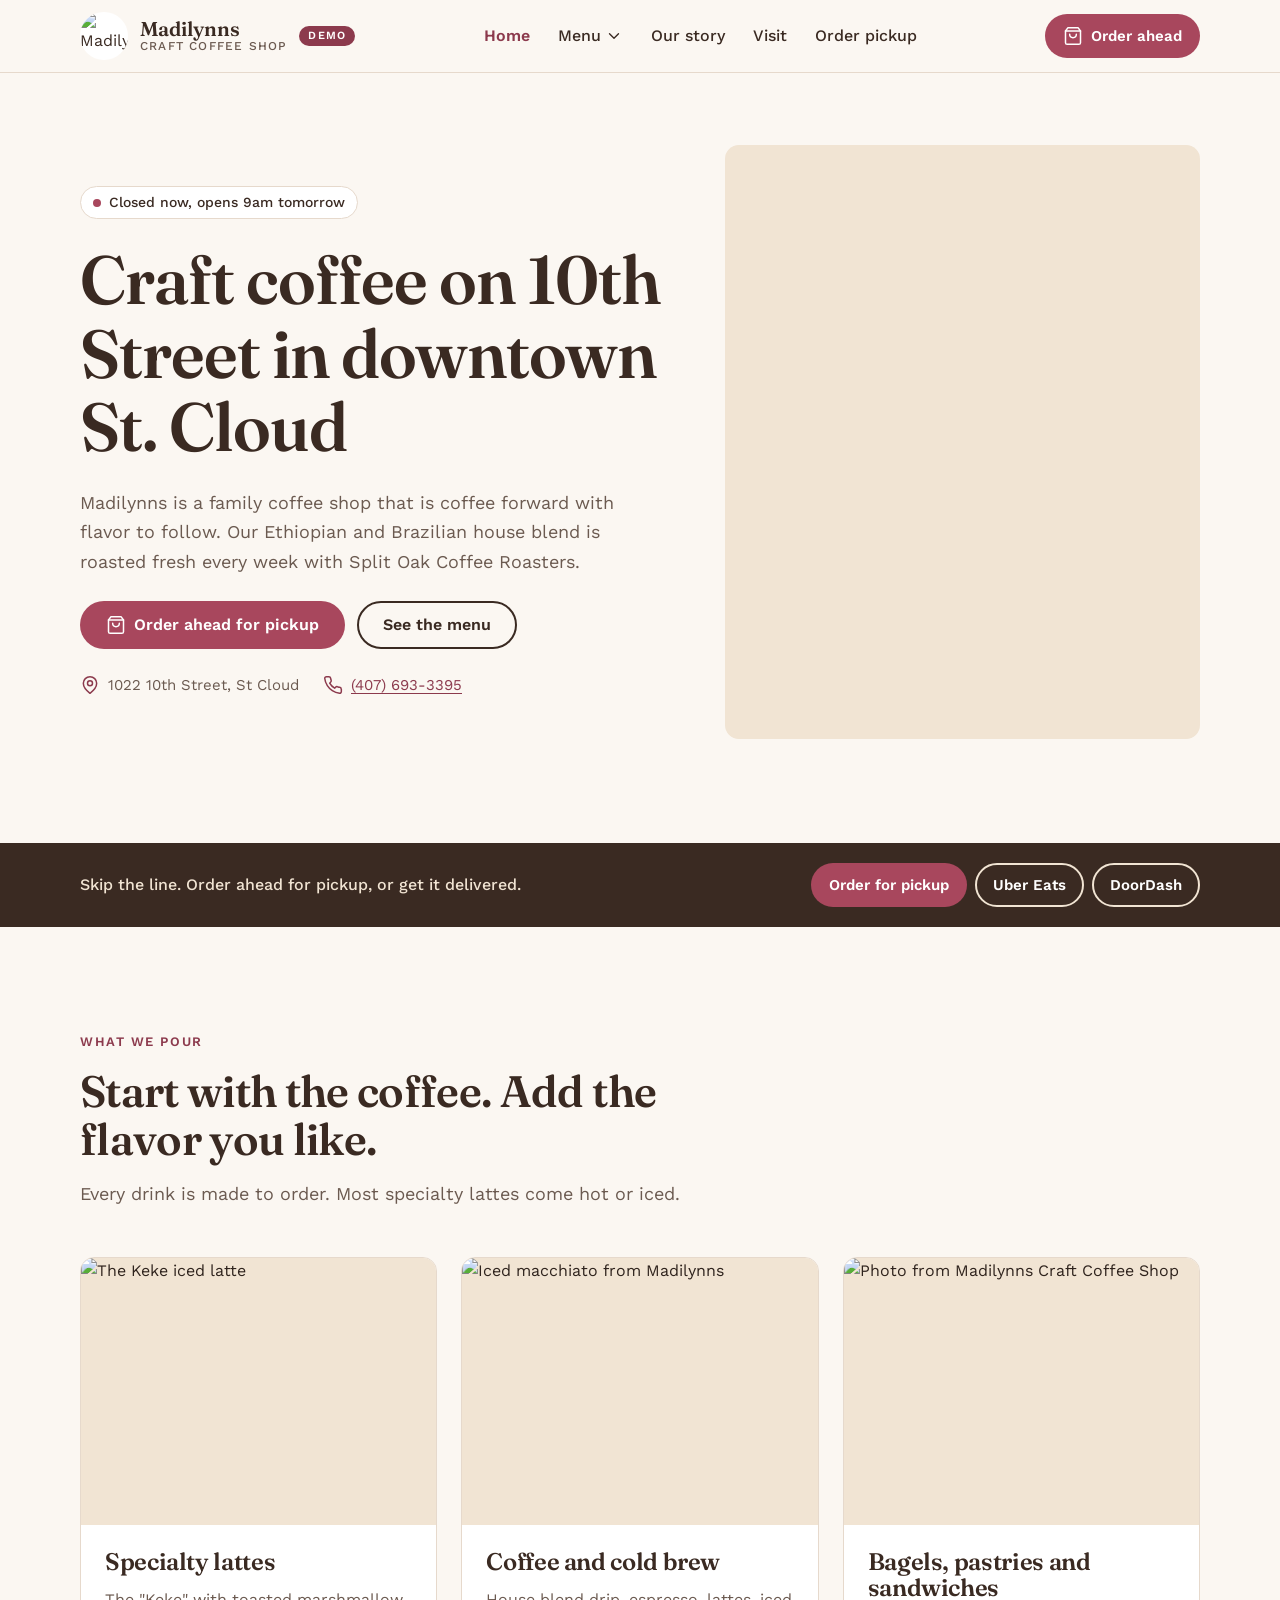
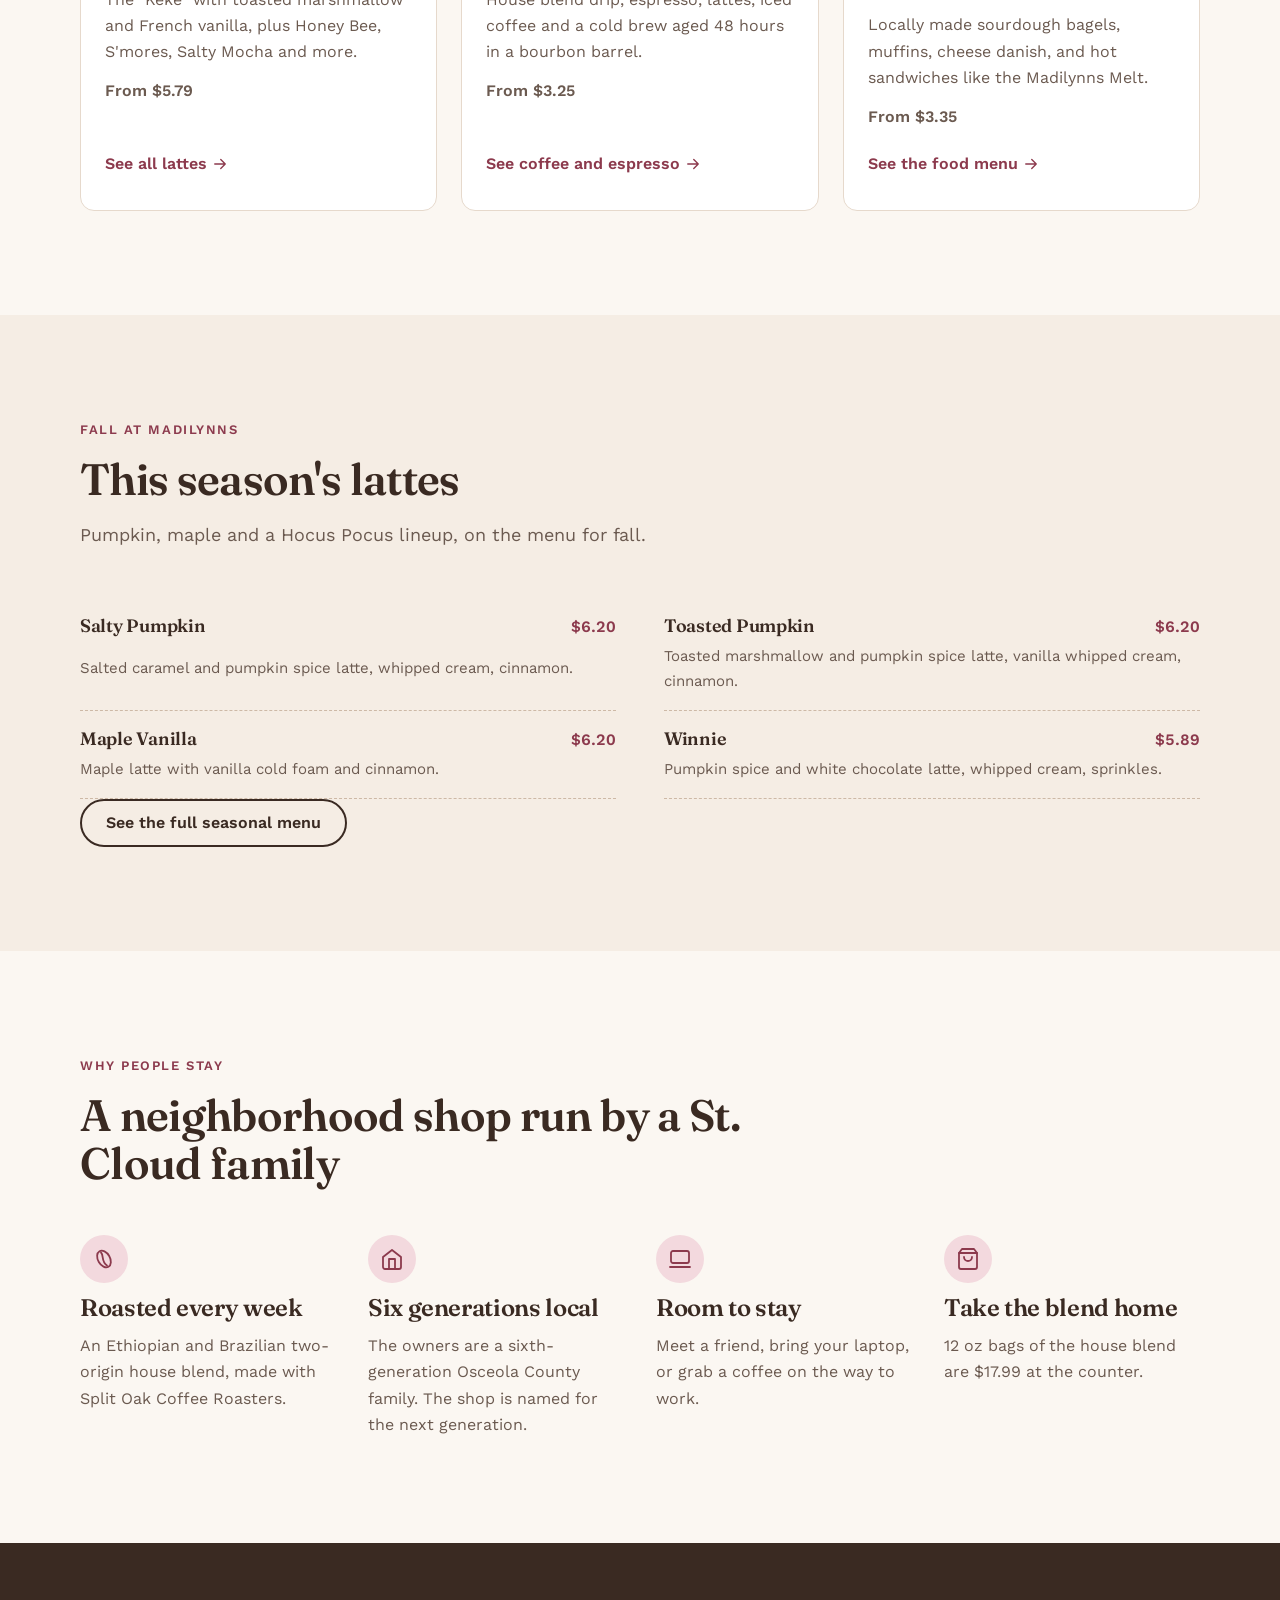
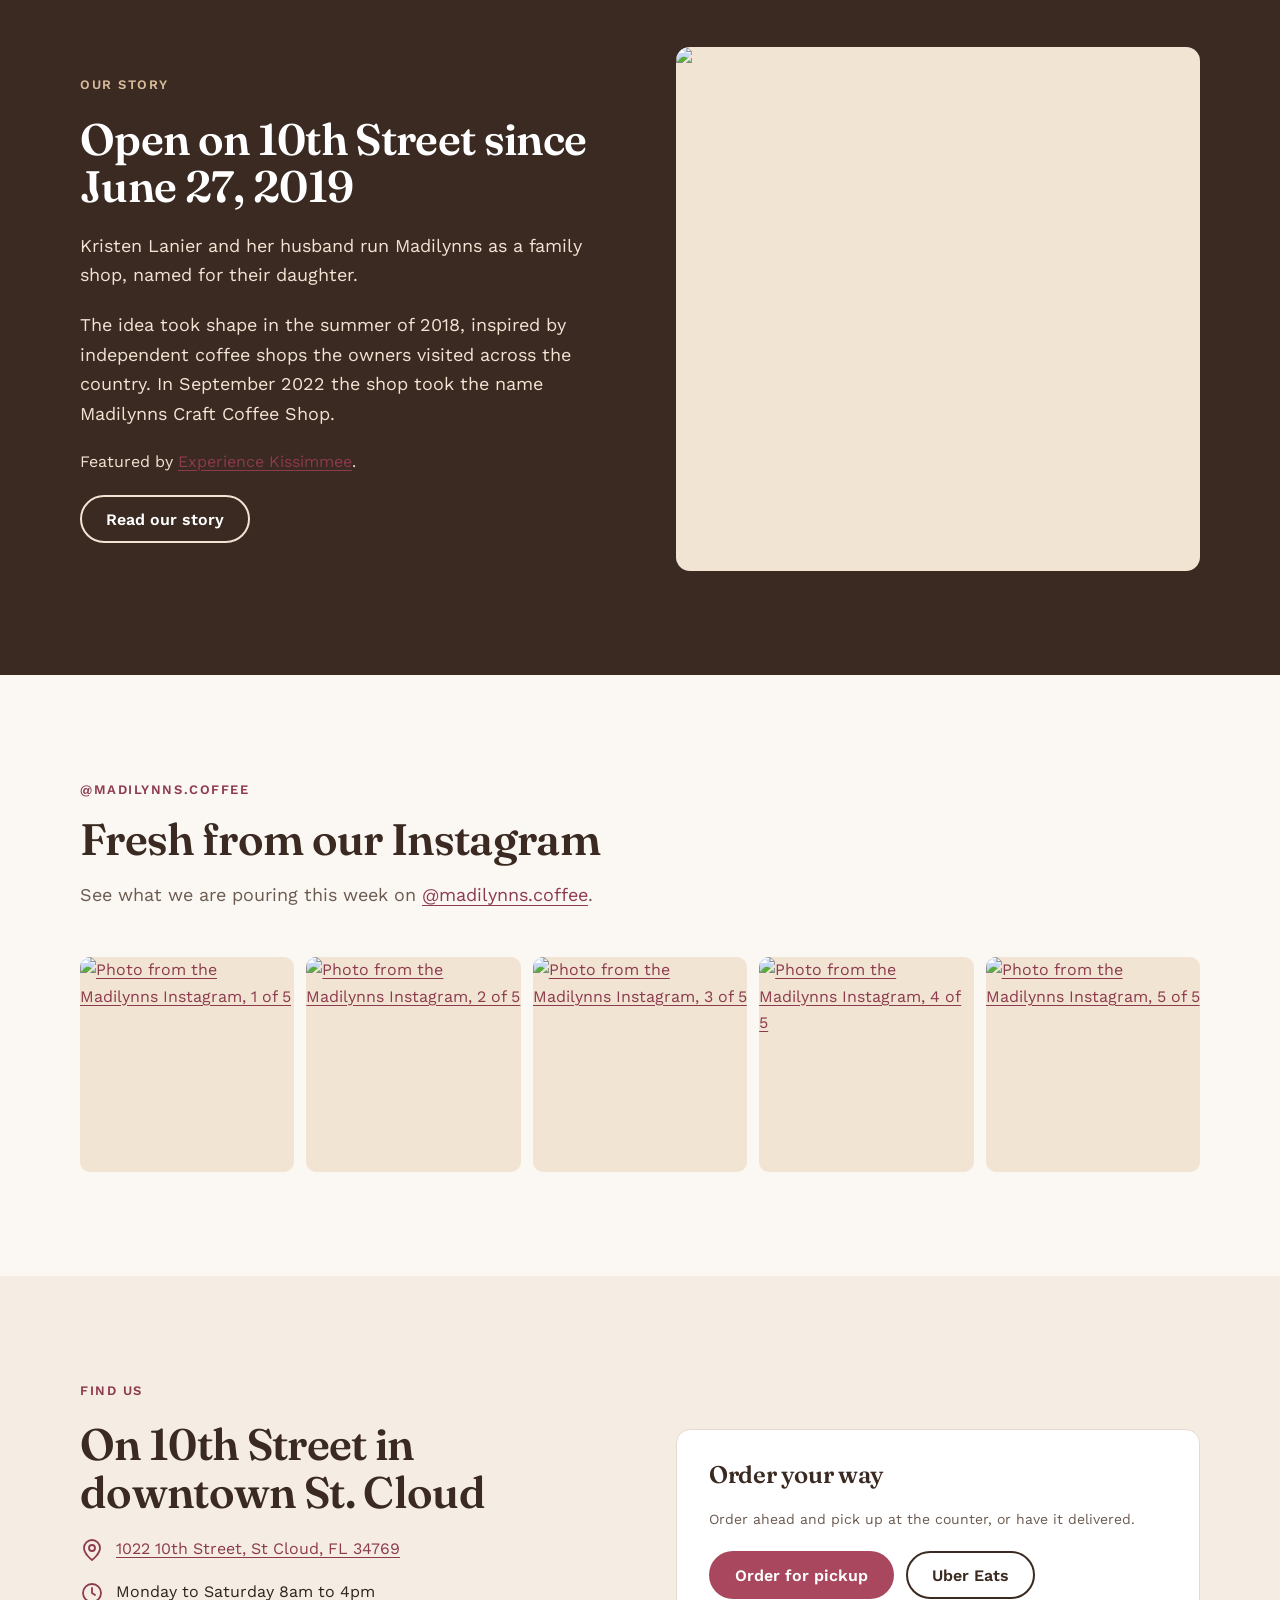
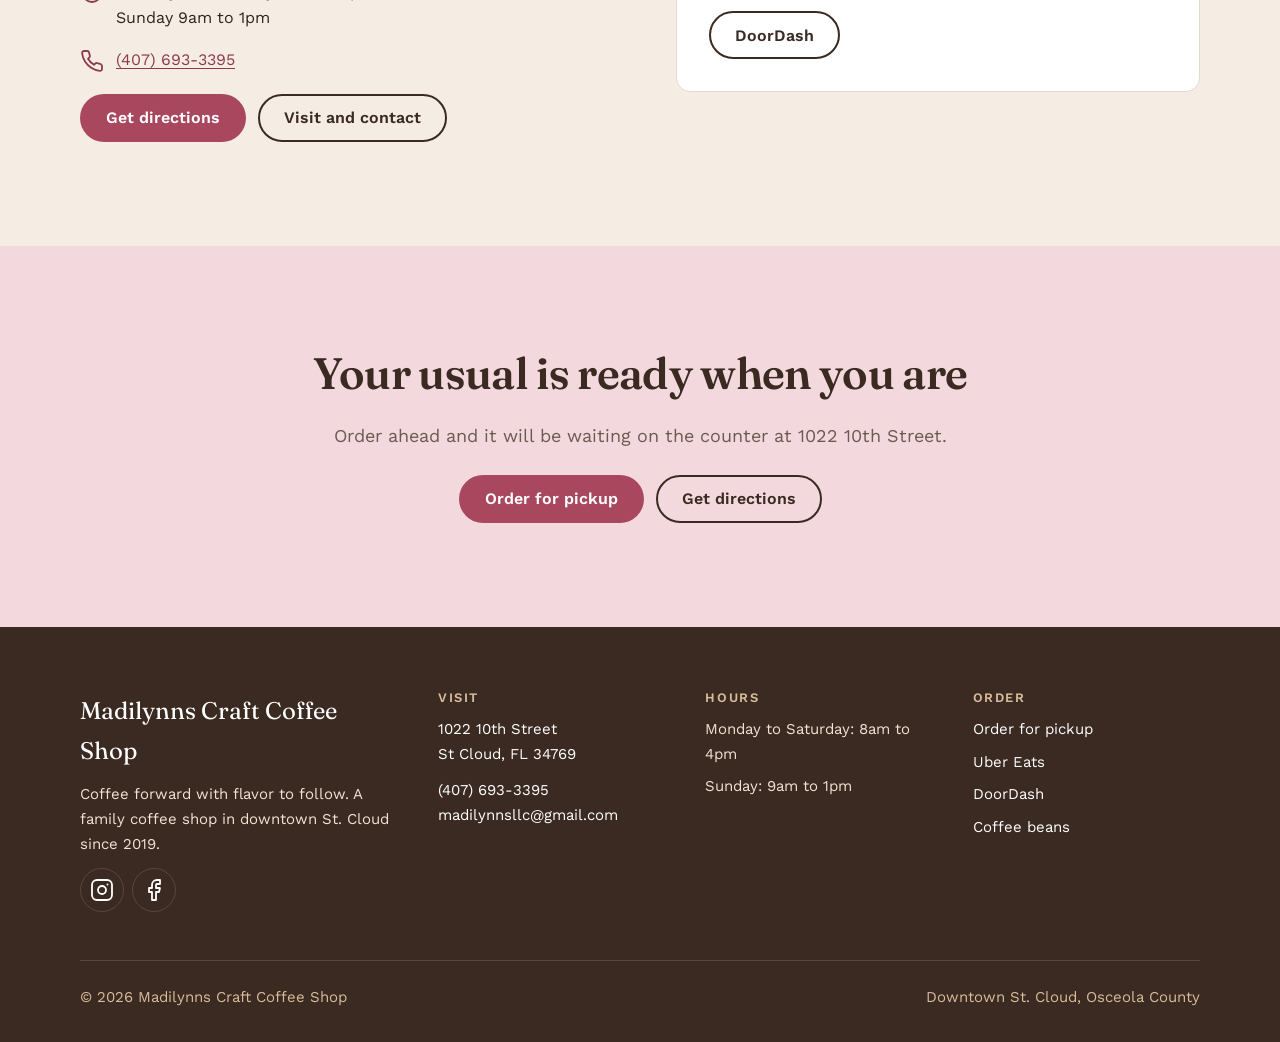
==== commit 7d5b42ad: "Add Demo tag to the site header Shows a small Demo pill next to the brand on every page so visitors " ====
--- a/index.html
+++ b/index.html
@@ -24,6 +24,7 @@
     <a class="brand" href="index.html">
       <img src="https://cdn.prod.website-files.com/5ea9c323ac6800b033e99098/633c945ea6b14cf43fc4c451_madilynns-logo-final-2-04_optimized.png" alt="Madilynns logo" width="48" height="48">
       <span class="brand-name">Madilynns<small>Craft Coffee Shop</small></span>
+      <span class="demo-tag" title="Demo site, not the live Madilynns website">Demo</span>
     </a>
     <nav class="primary-nav" id="primary-nav" aria-label="Main">
       <ul class="nav-links">
--- a/styles.css
+++ b/styles.css
@@ -109,6 +109,7 @@
 .brand img { width: 48px; height: 48px; object-fit: contain; border-radius: 50%; background: var(--white); }
 .brand-name { font-family: var(--font-head); font-size: 1.25rem; font-weight: 600; line-height: 1.1; }
 .brand-name small { display: block; font-family: var(--font-body); font-size: 0.75rem; font-weight: 500; letter-spacing: 0.1em; text-transform: uppercase; color: var(--muted); }
+.demo-tag { align-self: center; padding: 0.15rem 0.55rem; border-radius: 999px; background: var(--rose-deep); color: var(--white); font-size: 0.6875rem; font-weight: 600; letter-spacing: 0.12em; text-transform: uppercase; line-height: 1.4; }
 .nav-toggle {
   display: inline-flex; align-items: center; justify-content: center; width: 48px; height: 48px;
   border: 1px solid var(--line-strong); border-radius: var(--radius-sm); background: var(--white); color: var(--espresso); cursor: pointer;
